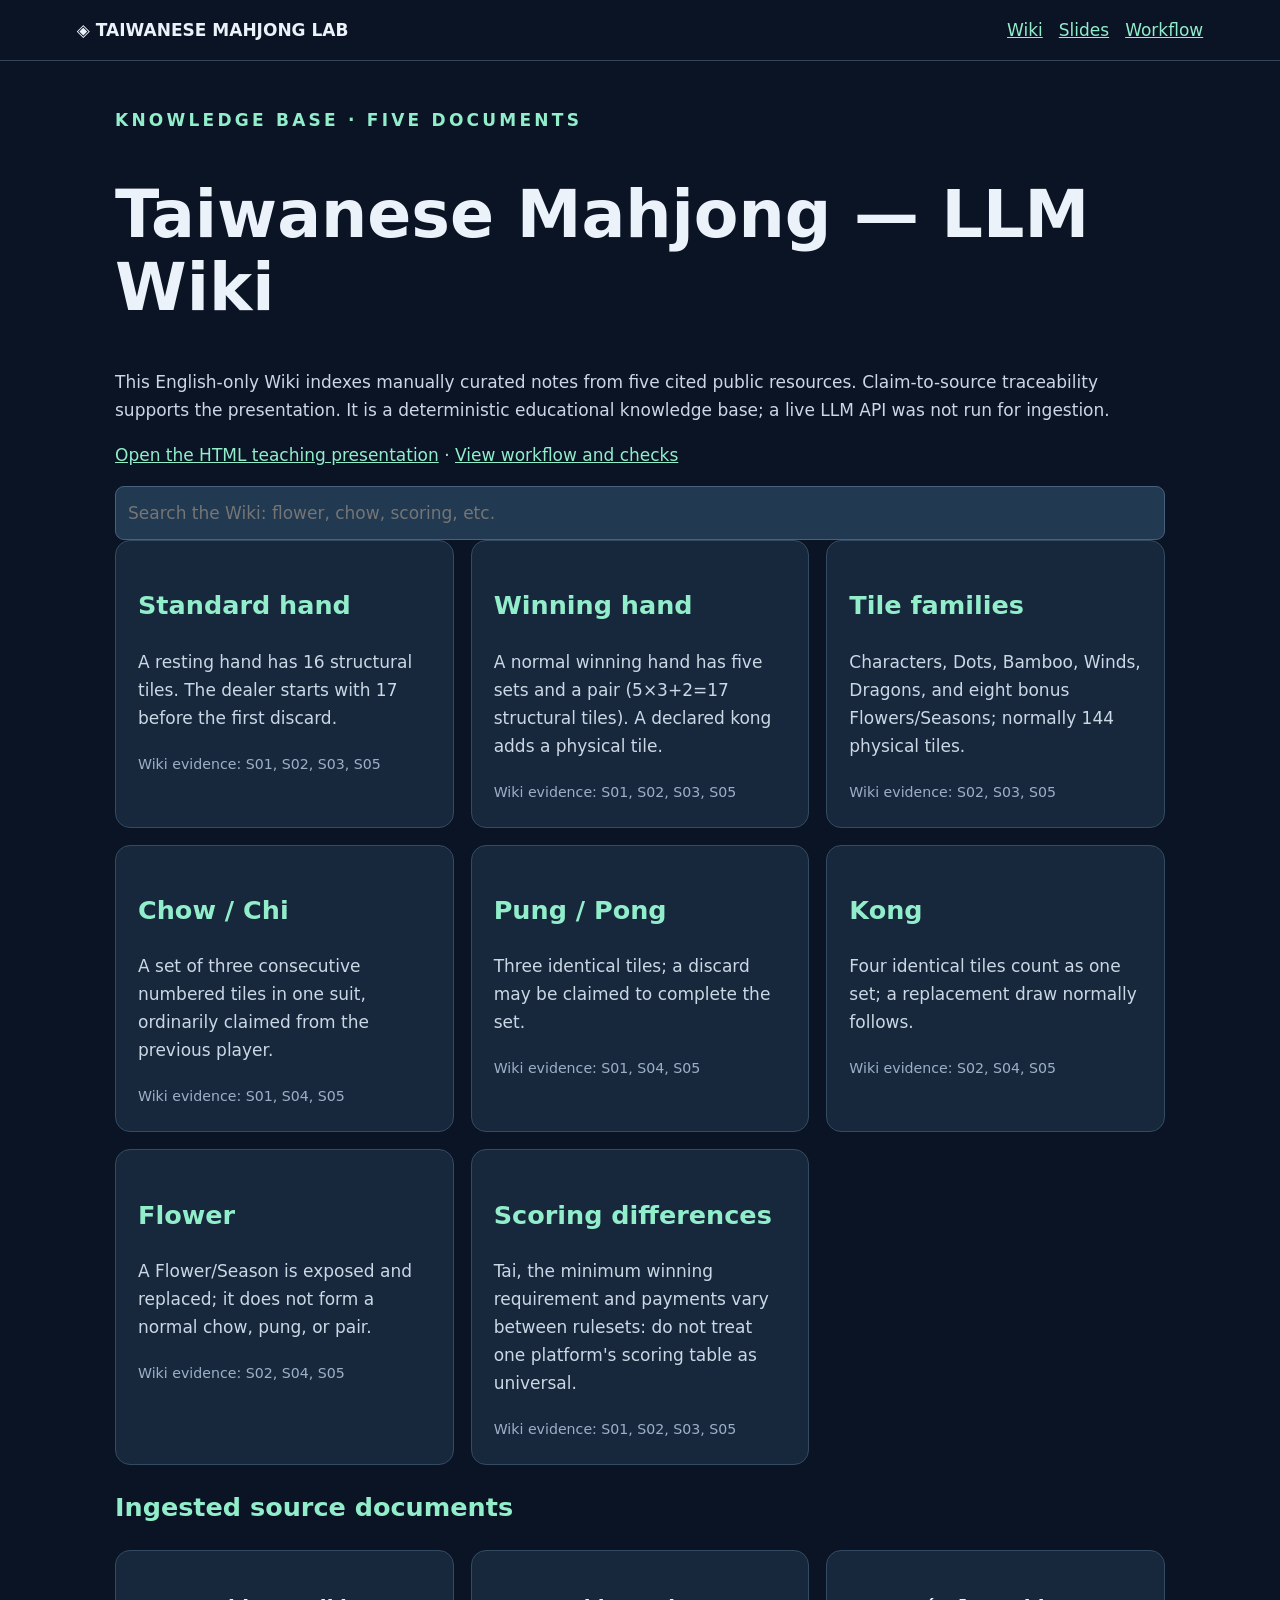
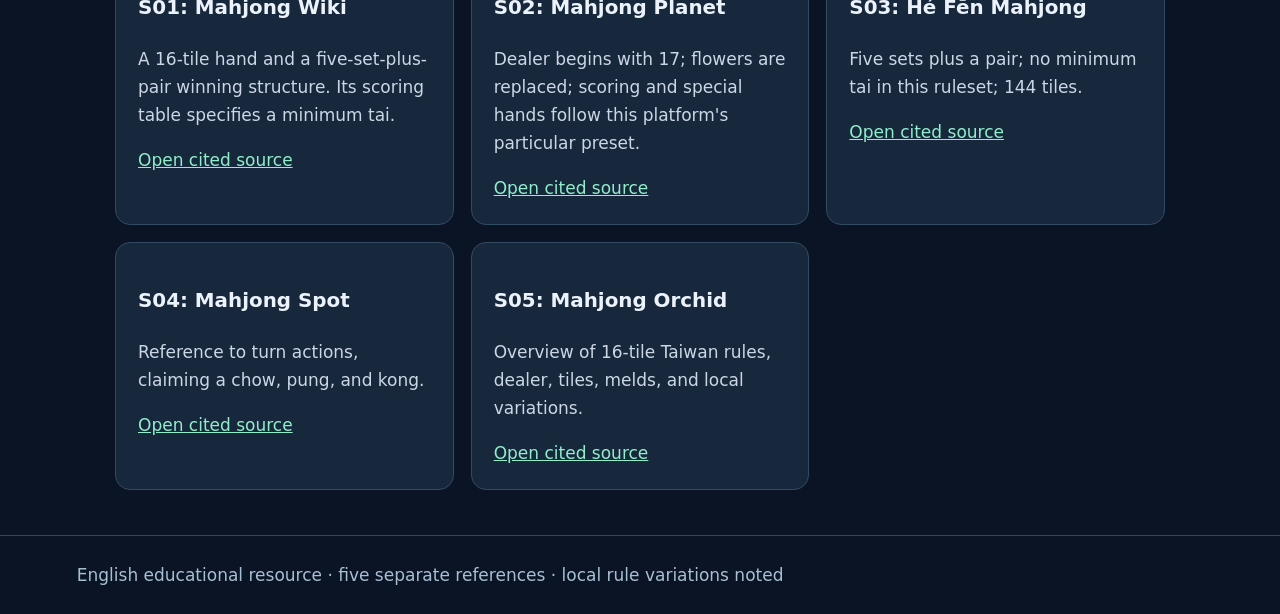
==== llm-wiki/index.html @ fea0b266 "Add English LLM Wiki with five sourced records" ====
<!DOCTYPE html><html lang="en"><head><meta charset="utf-8"><meta name="viewport" content="width=device-width, initial-scale=1"><title>LLM Wiki | Taiwanese Mahjong</title><style>:root{color-scheme:dark}body{margin:0;background:#0b1425;color:#ecf2f9;font:17px/1.65 system-ui,sans-serif}header{border-bottom:1px solid #33465a;padding:16px 6%;display:flex;justify-content:space-between;flex-wrap:wrap}nav a{margin-left:16px;color:#91edca}main{max-width:1050px;margin:45px auto;padding:0 24px}h1{font-size:clamp(34px,6vw,65px);line-height:1.13}h2{color:#91edca}p{color:#cbd7e4}a{color:#91edca}.grid{display:grid;grid-template-columns:repeat(auto-fit,minmax(260px,1fr));gap:17px}.card{background:#17283d;border:1px solid #334b62;padding:22px;border-radius:15px}small{color:#9bb0c7}.tag{color:#91edca;text-transform:uppercase;letter-spacing:.19em;font-weight:700}button,input{font:inherit;padding:12px;background:#213951;color:#fff;border:1px solid #48627c;border-radius:9px}button{cursor:pointer}input{width:100%;box-sizing:border-box}footer{padding:25px 6%;color:#a7bfd4;border-top:1px solid #33465a}</style></head><body><header><b>◈ TAIWANESE MAHJONG LAB</b><nav><a href="index.html">Wiki</a><a href="presentation.html">Slides</a><a href="workflow.html">Workflow</a></nav></header><main><div class="tag">Knowledge base · five documents</div><h1>Taiwanese Mahjong — LLM Wiki</h1><p>This English-only Wiki indexes manually curated notes from five cited public resources. Claim-to-source traceability supports the presentation. It is a deterministic educational knowledge base; a live LLM API was not run for ingestion.</p><p><a href="presentation.html">Open the HTML teaching presentation</a> · <a href="workflow.html">View workflow and checks</a></p><input aria-label="Search the Wiki" id="q" placeholder="Search the Wiki: flower, chow, scoring, etc."><section class="grid" id="entries"><article class="card entry"><h2>Standard hand</h2><p>A resting hand has 16 structural tiles. The dealer starts with 17 before the first discard.</p><small>Wiki evidence: S01, S02, S03, S05</small></article><article class="card entry"><h2>Winning hand</h2><p>A normal winning hand has five sets and a pair (5×3+2=17 structural tiles). A declared kong adds a physical tile.</p><small>Wiki evidence: S01, S02, S03, S05</small></article><article class="card entry"><h2>Tile families</h2><p>Characters, Dots, Bamboo, Winds, Dragons, and eight bonus Flowers/Seasons; normally 144 physical tiles.</p><small>Wiki evidence: S02, S03, S05</small></article><article class="card entry"><h2>Chow / Chi</h2><p>A set of three consecutive numbered tiles in one suit, ordinarily claimed from the previous player.</p><small>Wiki evidence: S01, S04, S05</small></article><article class="card entry"><h2>Pung / Pong</h2><p>Three identical tiles; a discard may be claimed to complete the set.</p><small>Wiki evidence: S01, S04, S05</small></article><article class="card entry"><h2>Kong</h2><p>Four identical tiles count as one set; a replacement draw normally follows.</p><small>Wiki evidence: S02, S04, S05</small></article><article class="card entry"><h2>Flower</h2><p>A Flower/Season is exposed and replaced; it does not form a normal chow, pung, or pair.</p><small>Wiki evidence: S02, S04, S05</small></article><article class="card entry"><h2>Scoring differences</h2><p>Tai, the minimum winning requirement and payments vary between rulesets: do not treat one platform's scoring table as universal.</p><small>Wiki evidence: S01, S02, S03, S05</small></article></section><h2>Ingested source documents</h2><section class="grid"><article id="S01" class="card"><h3>S01: Mahjong Wiki</h3><p>A 16-tile hand and a five-set-plus-pair winning structure. Its scoring table specifies a minimum tai.</p><a href="https://mahjong.wikidot.com/rules:taiwanese-overview" target="_blank" rel="noopener">Open cited source</a></article><article id="S02" class="card"><h3>S02: Mahjong Planet</h3><p>Dealer begins with 17; flowers are replaced; scoring and special hands follow this platform's particular preset.</p><a href="https://mahjong-planet.com/rules/taiwanese/" target="_blank" rel="noopener">Open cited source</a></article><article id="S03" class="card"><h3>S03: Hé Fēn Mahjong</h3><p>Five sets plus a pair; no minimum tai in this ruleset; 144 tiles.</p><a href="https://www.hefenmahjong.com/en/rules/taiwanese" target="_blank" rel="noopener">Open cited source</a></article><article id="S04" class="card"><h3>S04: Mahjong Spot</h3><p>Reference to turn actions, claiming a chow, pung, and kong.</p><a href="https://www.mahjongspot.com/rules/tw16/turn-action" target="_blank" rel="noopener">Open cited source</a></article><article id="S05" class="card"><h3>S05: Mahjong Orchid</h3><p>Overview of 16-tile Taiwan rules, dealer, tiles, melds, and local variations.</p><a href="https://mahjongorchid.com/en/rules/" target="_blank" rel="noopener">Open cited source</a></article></section></main><footer>English educational resource · five separate references · local rule variations noted</footer><script>document.querySelector('#q').addEventListener('input',e=>{const q=e.target.value.toLowerCase();document.querySelectorAll('.entry').forEach(x=>x.hidden=!x.textContent.toLowerCase().includes(q))})</script></body></html>
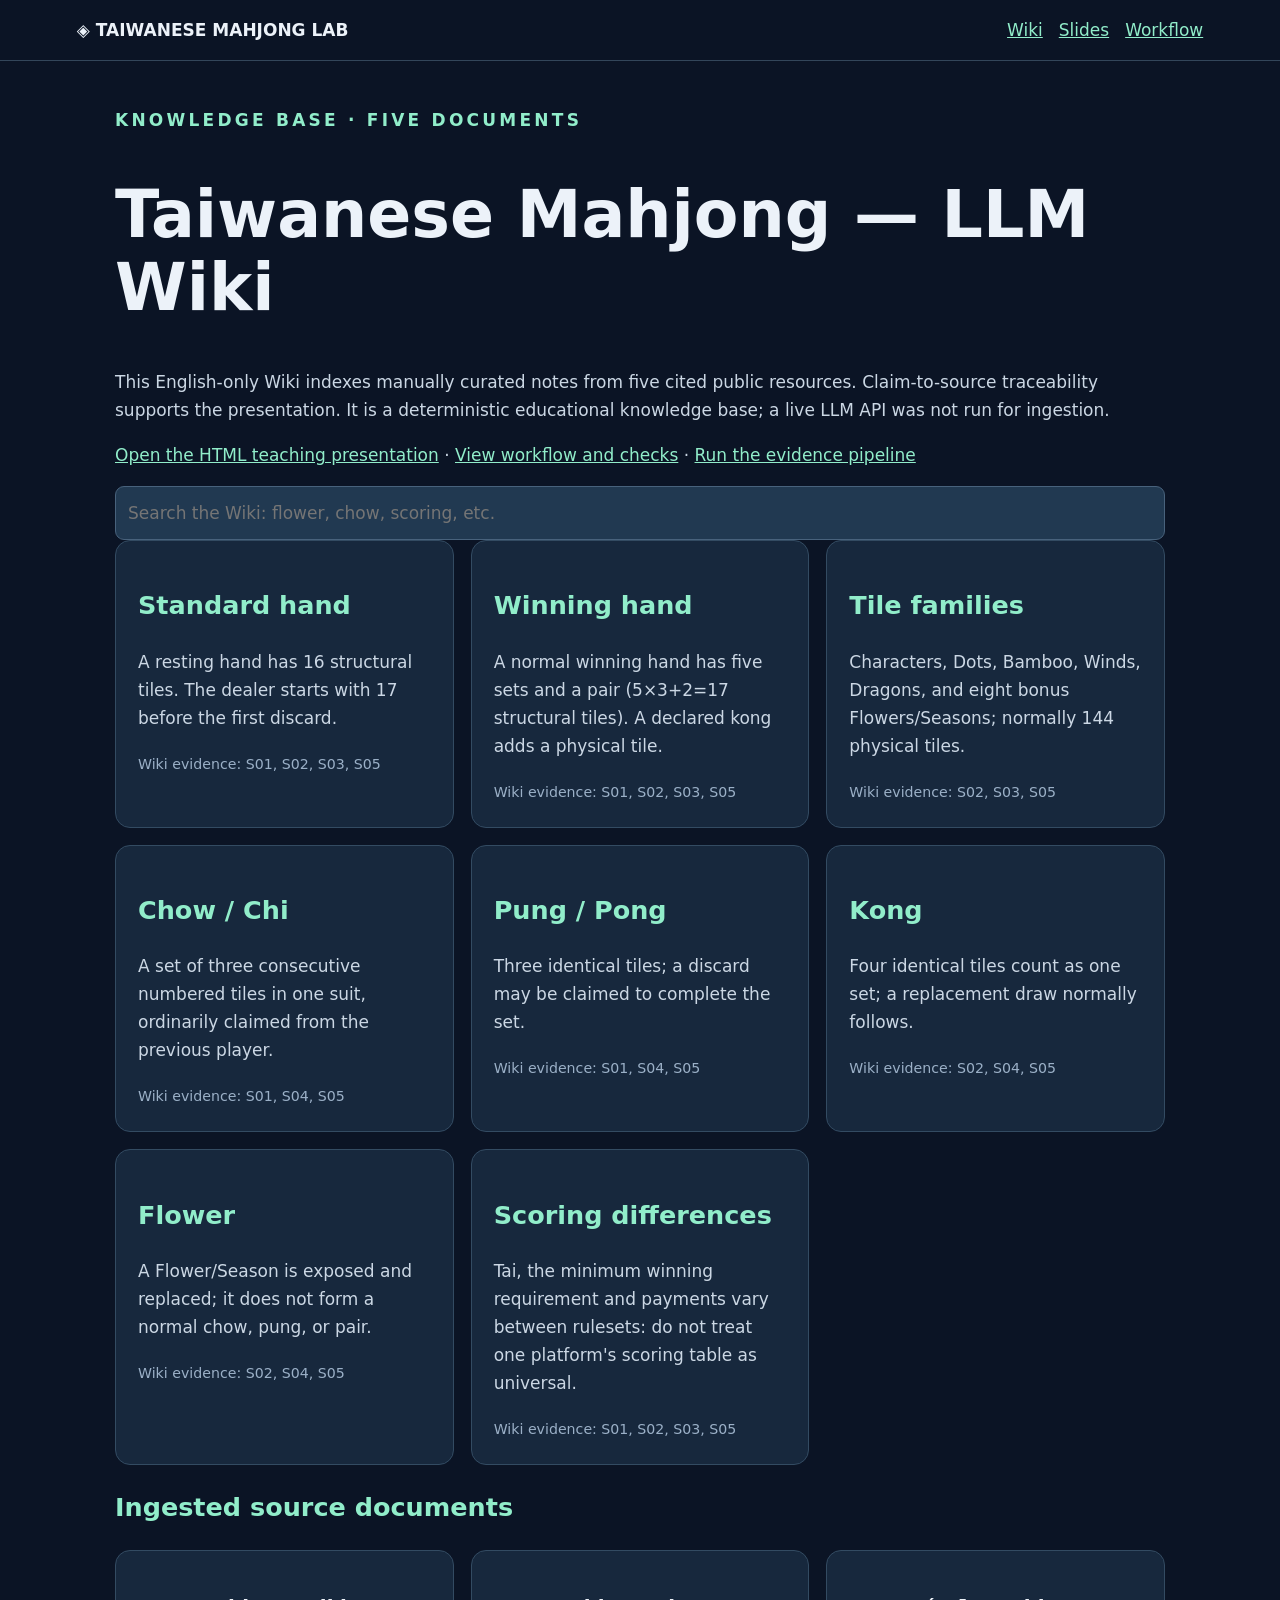
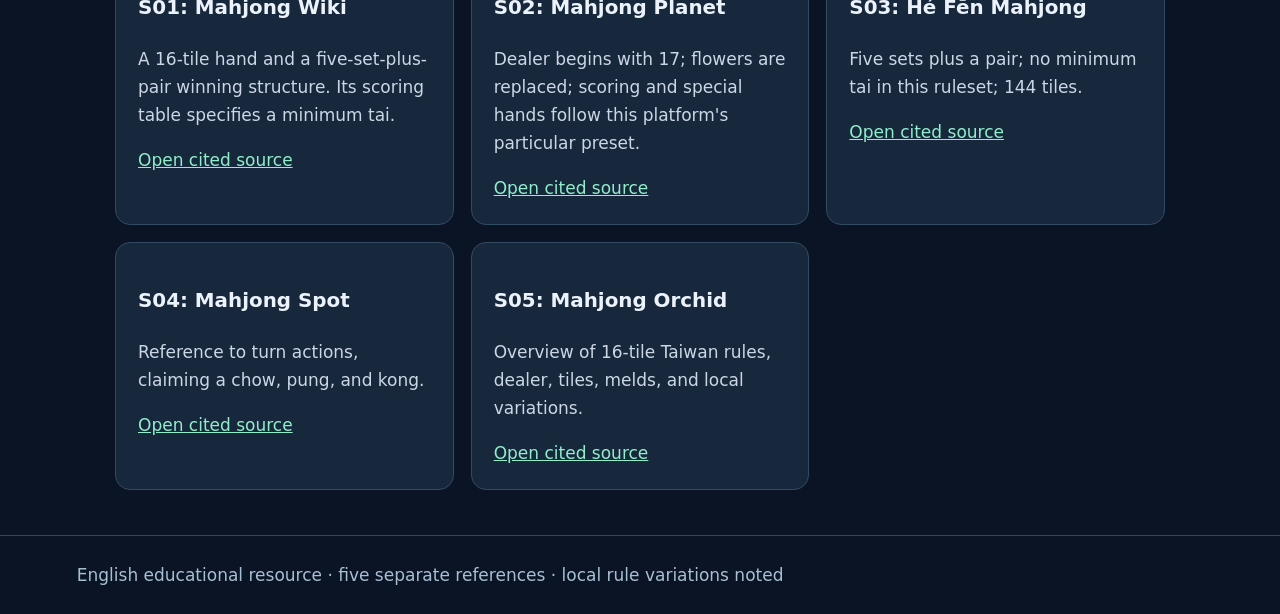
==== commit 396bf1e3: "Link to reproducible evidence ingestion workflow" ====
--- a/llm-wiki/index.html
+++ b/llm-wiki/index.html
@@ -1 +1 @@
-<!DOCTYPE html><html lang="en"><head><meta charset="utf-8"><meta name="viewport" content="width=device-width, initial-scale=1"><title>LLM Wiki | Taiwanese Mahjong</title><style>:root{color-scheme:dark}body{margin:0;background:#0b1425;color:#ecf2f9;font:17px/1.65 system-ui,sans-serif}header{border-bottom:1px solid #33465a;padding:16px 6%;display:flex;justify-content:space-between;flex-wrap:wrap}nav a{margin-left:16px;color:#91edca}main{max-width:1050px;margin:45px auto;padding:0 24px}h1{font-size:clamp(34px,6vw,65px);line-height:1.13}h2{color:#91edca}p{color:#cbd7e4}a{color:#91edca}.grid{display:grid;grid-template-columns:repeat(auto-fit,minmax(260px,1fr));gap:17px}.card{background:#17283d;border:1px solid #334b62;padding:22px;border-radius:15px}small{color:#9bb0c7}.tag{color:#91edca;text-transform:uppercase;letter-spacing:.19em;font-weight:700}button,input{font:inherit;padding:12px;background:#213951;color:#fff;border:1px solid #48627c;border-radius:9px}button{cursor:pointer}input{width:100%;box-sizing:border-box}footer{padding:25px 6%;color:#a7bfd4;border-top:1px solid #33465a}</style></head><body><header><b>◈ TAIWANESE MAHJONG LAB</b><nav><a href="index.html">Wiki</a><a href="presentation.html">Slides</a><a href="workflow.html">Workflow</a></nav></header><main><div class="tag">Knowledge base · five documents</div><h1>Taiwanese Mahjong — LLM Wiki</h1><p>This English-only Wiki indexes manually curated notes from five cited public resources. Claim-to-source traceability supports the presentation. It is a deterministic educational knowledge base; a live LLM API was not run for ingestion.</p><p><a href="presentation.html">Open the HTML teaching presentation</a> · <a href="workflow.html">View workflow and checks</a></p><input aria-label="Search the Wiki" id="q" placeholder="Search the Wiki: flower, chow, scoring, etc."><section class="grid" id="entries"><article class="card entry"><h2>Standard hand</h2><p>A resting hand has 16 structural tiles. The dealer starts with 17 before the first discard.</p><small>Wiki evidence: S01, S02, S03, S05</small></article><article class="card entry"><h2>Winning hand</h2><p>A normal winning hand has five sets and a pair (5×3+2=17 structural tiles). A declared kong adds a physical tile.</p><small>Wiki evidence: S01, S02, S03, S05</small></article><article class="card entry"><h2>Tile families</h2><p>Characters, Dots, Bamboo, Winds, Dragons, and eight bonus Flowers/Seasons; normally 144 physical tiles.</p><small>Wiki evidence: S02, S03, S05</small></article><article class="card entry"><h2>Chow / Chi</h2><p>A set of three consecutive numbered tiles in one suit, ordinarily claimed from the previous player.</p><small>Wiki evidence: S01, S04, S05</small></article><article class="card entry"><h2>Pung / Pong</h2><p>Three identical tiles; a discard may be claimed to complete the set.</p><small>Wiki evidence: S01, S04, S05</small></article><article class="card entry"><h2>Kong</h2><p>Four identical tiles count as one set; a replacement draw normally follows.</p><small>Wiki evidence: S02, S04, S05</small></article><article class="card entry"><h2>Flower</h2><p>A Flower/Season is exposed and replaced; it does not form a normal chow, pung, or pair.</p><small>Wiki evidence: S02, S04, S05</small></article><article class="card entry"><h2>Scoring differences</h2><p>Tai, the minimum winning requirement and payments vary between rulesets: do not treat one platform's scoring table as universal.</p><small>Wiki evidence: S01, S02, S03, S05</small></article></section><h2>Ingested source documents</h2><section class="grid"><article id="S01" class="card"><h3>S01: Mahjong Wiki</h3><p>A 16-tile hand and a five-set-plus-pair winning structure. Its scoring table specifies a minimum tai.</p><a href="https://mahjong.wikidot.com/rules:taiwanese-overview" target="_blank" rel="noopener">Open cited source</a></article><article id="S02" class="card"><h3>S02: Mahjong Planet</h3><p>Dealer begins with 17; flowers are replaced; scoring and special hands follow this platform's particular preset.</p><a href="https://mahjong-planet.com/rules/taiwanese/" target="_blank" rel="noopener">Open cited source</a></article><article id="S03" class="card"><h3>S03: Hé Fēn Mahjong</h3><p>Five sets plus a pair; no minimum tai in this ruleset; 144 tiles.</p><a href="https://www.hefenmahjong.com/en/rules/taiwanese" target="_blank" rel="noopener">Open cited source</a></article><article id="S04" class="card"><h3>S04: Mahjong Spot</h3><p>Reference to turn actions, claiming a chow, pung, and kong.</p><a href="https://www.mahjongspot.com/rules/tw16/turn-action" target="_blank" rel="noopener">Open cited source</a></article><article id="S05" class="card"><h3>S05: Mahjong Orchid</h3><p>Overview of 16-tile Taiwan rules, dealer, tiles, melds, and local variations.</p><a href="https://mahjongorchid.com/en/rules/" target="_blank" rel="noopener">Open cited source</a></article></section></main><footer>English educational resource · five separate references · local rule variations noted</footer><script>document.querySelector('#q').addEventListener('input',e=>{const q=e.target.value.toLowerCase();document.querySelectorAll('.entry').forEach(x=>x.hidden=!x.textContent.toLowerCase().includes(q))})</script></body></html>+<!DOCTYPE html><html lang="en"><head><meta charset="utf-8"><meta name="viewport" content="width=device-width, initial-scale=1"><title>LLM Wiki | Taiwanese Mahjong</title><style>:root{color-scheme:dark}body{margin:0;background:#0b1425;color:#ecf2f9;font:17px/1.65 system-ui,sans-serif}header{border-bottom:1px solid #33465a;padding:16px 6%;display:flex;justify-content:space-between;flex-wrap:wrap}nav a{margin-left:16px;color:#91edca}main{max-width:1050px;margin:45px auto;padding:0 24px}h1{font-size:clamp(34px,6vw,65px);line-height:1.13}h2{color:#91edca}p{color:#cbd7e4}a{color:#91edca}.grid{display:grid;grid-template-columns:repeat(auto-fit,minmax(260px,1fr));gap:17px}.card{background:#17283d;border:1px solid #334b62;padding:22px;border-radius:15px}small{color:#9bb0c7}.tag{color:#91edca;text-transform:uppercase;letter-spacing:.19em;font-weight:700}button,input{font:inherit;padding:12px;background:#213951;color:#fff;border:1px solid #48627c;border-radius:9px}button{cursor:pointer}input{width:100%;box-sizing:border-box}footer{padding:25px 6%;color:#a7bfd4;border-top:1px solid #33465a}</style></head><body><header><b>◈ TAIWANESE MAHJONG LAB</b><nav><a href="index.html">Wiki</a><a href="presentation.html">Slides</a><a href="workflow.html">Workflow</a></nav></header><main><div class="tag">Knowledge base · five documents</div><h1>Taiwanese Mahjong — LLM Wiki</h1><p>This English-only Wiki indexes manually curated notes from five cited public resources. Claim-to-source traceability supports the presentation. It is a deterministic educational knowledge base; a live LLM API was not run for ingestion.</p><p><a href="presentation.html">Open the HTML teaching presentation</a> · <a href="workflow.html">View workflow and checks</a> · <a href="pipeline.html">Run the evidence pipeline</a></p><input aria-label="Search the Wiki" id="q" placeholder="Search the Wiki: flower, chow, scoring, etc."><section class="grid" id="entries"><article class="card entry"><h2>Standard hand</h2><p>A resting hand has 16 structural tiles. The dealer starts with 17 before the first discard.</p><small>Wiki evidence: S01, S02, S03, S05</small></article><article class="card entry"><h2>Winning hand</h2><p>A normal winning hand has five sets and a pair (5×3+2=17 structural tiles). A declared kong adds a physical tile.</p><small>Wiki evidence: S01, S02, S03, S05</small></article><article class="card entry"><h2>Tile families</h2><p>Characters, Dots, Bamboo, Winds, Dragons, and eight bonus Flowers/Seasons; normally 144 physical tiles.</p><small>Wiki evidence: S02, S03, S05</small></article><article class="card entry"><h2>Chow / Chi</h2><p>A set of three consecutive numbered tiles in one suit, ordinarily claimed from the previous player.</p><small>Wiki evidence: S01, S04, S05</small></article><article class="card entry"><h2>Pung / Pong</h2><p>Three identical tiles; a discard may be claimed to complete the set.</p><small>Wiki evidence: S01, S04, S05</small></article><article class="card entry"><h2>Kong</h2><p>Four identical tiles count as one set; a replacement draw normally follows.</p><small>Wiki evidence: S02, S04, S05</small></article><article class="card entry"><h2>Flower</h2><p>A Flower/Season is exposed and replaced; it does not form a normal chow, pung, or pair.</p><small>Wiki evidence: S02, S04, S05</small></article><article class="card entry"><h2>Scoring differences</h2><p>Tai, the minimum winning requirement and payments vary between rulesets: do not treat one platform's scoring table as universal.</p><small>Wiki evidence: S01, S02, S03, S05</small></article></section><h2>Ingested source documents</h2><section class="grid"><article id="S01" class="card"><h3>S01: Mahjong Wiki</h3><p>A 16-tile hand and a five-set-plus-pair winning structure. Its scoring table specifies a minimum tai.</p><a href="https://mahjong.wikidot.com/rules:taiwanese-overview" target="_blank" rel="noopener">Open cited source</a></article><article id="S02" class="card"><h3>S02: Mahjong Planet</h3><p>Dealer begins with 17; flowers are replaced; scoring and special hands follow this platform's particular preset.</p><a href="https://mahjong-planet.com/rules/taiwanese/" target="_blank" rel="noopener">Open cited source</a></article><article id="S03" class="card"><h3>S03: Hé Fēn Mahjong</h3><p>Five sets plus a pair; no minimum tai in this ruleset; 144 tiles.</p><a href="https://www.hefenmahjong.com/en/rules/taiwanese" target="_blank" rel="noopener">Open cited source</a></article><article id="S04" class="card"><h3>S04: Mahjong Spot</h3><p>Reference to turn actions, claiming a chow, pung, and kong.</p><a href="https://www.mahjongspot.com/rules/tw16/turn-action" target="_blank" rel="noopener">Open cited source</a></article><article id="S05" class="card"><h3>S05: Mahjong Orchid</h3><p>Overview of 16-tile Taiwan rules, dealer, tiles, melds, and local variations.</p><a href="https://mahjongorchid.com/en/rules/" target="_blank" rel="noopener">Open cited source</a></article></section></main><footer>English educational resource · five separate references · local rule variations noted</footer><script>document.querySelector('#q').addEventListener('input',e=>{const q=e.target.value.toLowerCase();document.querySelectorAll('.entry').forEach(x=>x.hidden=!x.textContent.toLowerCase().includes(q))})</script></body></html>
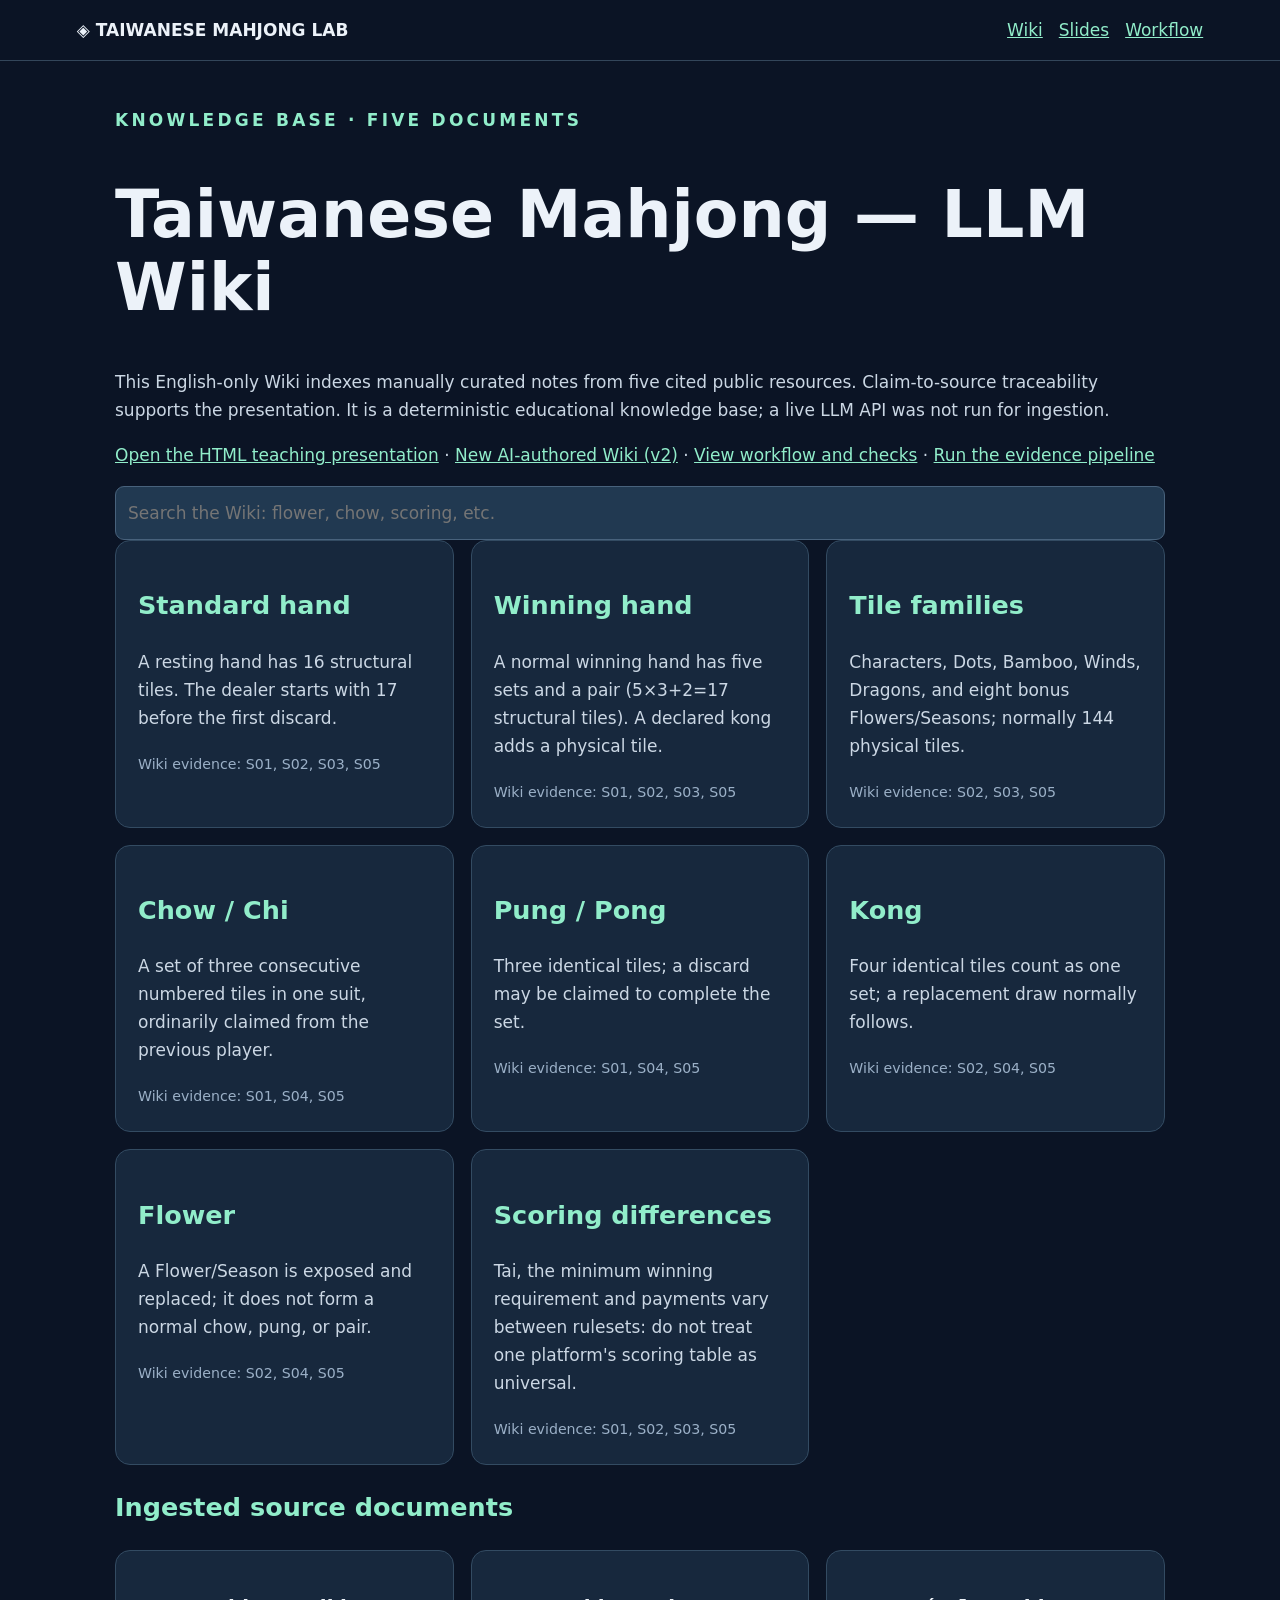
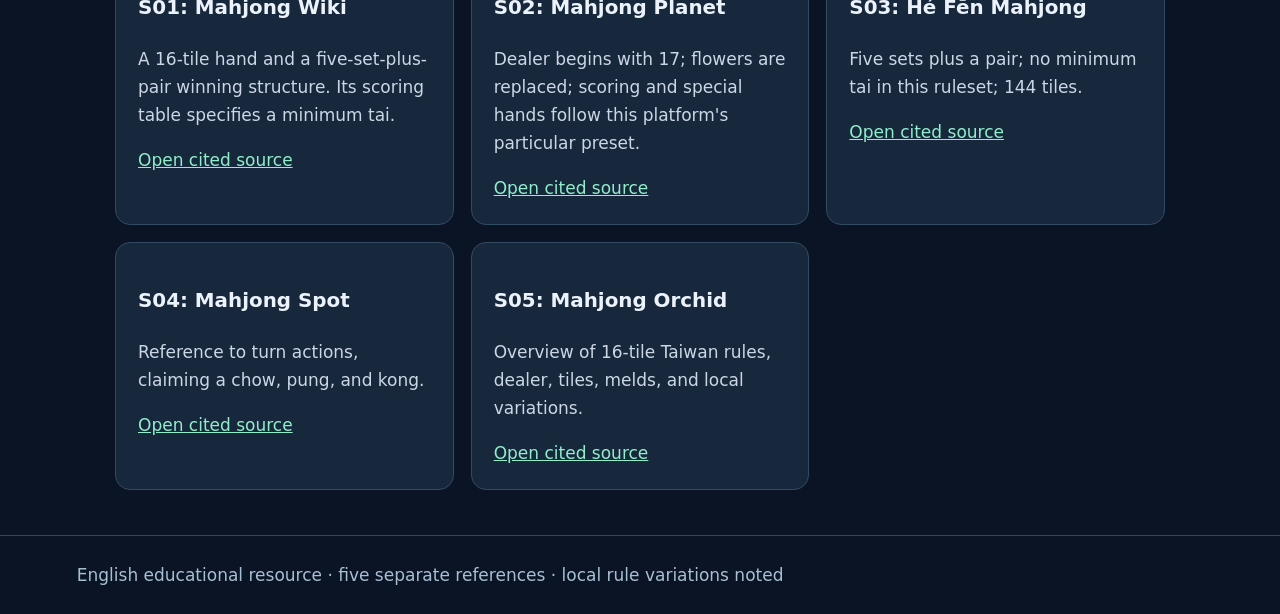
==== commit 5a022d24: "Link legacy assignment pages to the improved Wiki-based v2" ====
--- a/llm-wiki/index.html
+++ b/llm-wiki/index.html
@@ -1 +1 @@
-<!DOCTYPE html><html lang="en"><head><meta charset="utf-8"><meta name="viewport" content="width=device-width, initial-scale=1"><title>LLM Wiki | Taiwanese Mahjong</title><style>:root{color-scheme:dark}body{margin:0;background:#0b1425;color:#ecf2f9;font:17px/1.65 system-ui,sans-serif}header{border-bottom:1px solid #33465a;padding:16px 6%;display:flex;justify-content:space-between;flex-wrap:wrap}nav a{margin-left:16px;color:#91edca}main{max-width:1050px;margin:45px auto;padding:0 24px}h1{font-size:clamp(34px,6vw,65px);line-height:1.13}h2{color:#91edca}p{color:#cbd7e4}a{color:#91edca}.grid{display:grid;grid-template-columns:repeat(auto-fit,minmax(260px,1fr));gap:17px}.card{background:#17283d;border:1px solid #334b62;padding:22px;border-radius:15px}small{color:#9bb0c7}.tag{color:#91edca;text-transform:uppercase;letter-spacing:.19em;font-weight:700}button,input{font:inherit;padding:12px;background:#213951;color:#fff;border:1px solid #48627c;border-radius:9px}button{cursor:pointer}input{width:100%;box-sizing:border-box}footer{padding:25px 6%;color:#a7bfd4;border-top:1px solid #33465a}</style></head><body><header><b>◈ TAIWANESE MAHJONG LAB</b><nav><a href="index.html">Wiki</a><a href="presentation.html">Slides</a><a href="workflow.html">Workflow</a></nav></header><main><div class="tag">Knowledge base · five documents</div><h1>Taiwanese Mahjong — LLM Wiki</h1><p>This English-only Wiki indexes manually curated notes from five cited public resources. Claim-to-source traceability supports the presentation. It is a deterministic educational knowledge base; a live LLM API was not run for ingestion.</p><p><a href="presentation.html">Open the HTML teaching presentation</a> · <a href="workflow.html">View workflow and checks</a> · <a href="pipeline.html">Run the evidence pipeline</a></p><input aria-label="Search the Wiki" id="q" placeholder="Search the Wiki: flower, chow, scoring, etc."><section class="grid" id="entries"><article class="card entry"><h2>Standard hand</h2><p>A resting hand has 16 structural tiles. The dealer starts with 17 before the first discard.</p><small>Wiki evidence: S01, S02, S03, S05</small></article><article class="card entry"><h2>Winning hand</h2><p>A normal winning hand has five sets and a pair (5×3+2=17 structural tiles). A declared kong adds a physical tile.</p><small>Wiki evidence: S01, S02, S03, S05</small></article><article class="card entry"><h2>Tile families</h2><p>Characters, Dots, Bamboo, Winds, Dragons, and eight bonus Flowers/Seasons; normally 144 physical tiles.</p><small>Wiki evidence: S02, S03, S05</small></article><article class="card entry"><h2>Chow / Chi</h2><p>A set of three consecutive numbered tiles in one suit, ordinarily claimed from the previous player.</p><small>Wiki evidence: S01, S04, S05</small></article><article class="card entry"><h2>Pung / Pong</h2><p>Three identical tiles; a discard may be claimed to complete the set.</p><small>Wiki evidence: S01, S04, S05</small></article><article class="card entry"><h2>Kong</h2><p>Four identical tiles count as one set; a replacement draw normally follows.</p><small>Wiki evidence: S02, S04, S05</small></article><article class="card entry"><h2>Flower</h2><p>A Flower/Season is exposed and replaced; it does not form a normal chow, pung, or pair.</p><small>Wiki evidence: S02, S04, S05</small></article><article class="card entry"><h2>Scoring differences</h2><p>Tai, the minimum winning requirement and payments vary between rulesets: do not treat one platform's scoring table as universal.</p><small>Wiki evidence: S01, S02, S03, S05</small></article></section><h2>Ingested source documents</h2><section class="grid"><article id="S01" class="card"><h3>S01: Mahjong Wiki</h3><p>A 16-tile hand and a five-set-plus-pair winning structure. Its scoring table specifies a minimum tai.</p><a href="https://mahjong.wikidot.com/rules:taiwanese-overview" target="_blank" rel="noopener">Open cited source</a></article><article id="S02" class="card"><h3>S02: Mahjong Planet</h3><p>Dealer begins with 17; flowers are replaced; scoring and special hands follow this platform's particular preset.</p><a href="https://mahjong-planet.com/rules/taiwanese/" target="_blank" rel="noopener">Open cited source</a></article><article id="S03" class="card"><h3>S03: Hé Fēn Mahjong</h3><p>Five sets plus a pair; no minimum tai in this ruleset; 144 tiles.</p><a href="https://www.hefenmahjong.com/en/rules/taiwanese" target="_blank" rel="noopener">Open cited source</a></article><article id="S04" class="card"><h3>S04: Mahjong Spot</h3><p>Reference to turn actions, claiming a chow, pung, and kong.</p><a href="https://www.mahjongspot.com/rules/tw16/turn-action" target="_blank" rel="noopener">Open cited source</a></article><article id="S05" class="card"><h3>S05: Mahjong Orchid</h3><p>Overview of 16-tile Taiwan rules, dealer, tiles, melds, and local variations.</p><a href="https://mahjongorchid.com/en/rules/" target="_blank" rel="noopener">Open cited source</a></article></section></main><footer>English educational resource · five separate references · local rule variations noted</footer><script>document.querySelector('#q').addEventListener('input',e=>{const q=e.target.value.toLowerCase();document.querySelectorAll('.entry').forEach(x=>x.hidden=!x.textContent.toLowerCase().includes(q))})</script></body></html>+<!DOCTYPE html><html lang="en"><head><meta charset="utf-8"><meta name="viewport" content="width=device-width, initial-scale=1"><title>LLM Wiki | Taiwanese Mahjong</title><style>:root{color-scheme:dark}body{margin:0;background:#0b1425;color:#ecf2f9;font:17px/1.65 system-ui,sans-serif}header{border-bottom:1px solid #33465a;padding:16px 6%;display:flex;justify-content:space-between;flex-wrap:wrap}nav a{margin-left:16px;color:#91edca}main{max-width:1050px;margin:45px auto;padding:0 24px}h1{font-size:clamp(34px,6vw,65px);line-height:1.13}h2{color:#91edca}p{color:#cbd7e4}a{color:#91edca}.grid{display:grid;grid-template-columns:repeat(auto-fit,minmax(260px,1fr));gap:17px}.card{background:#17283d;border:1px solid #334b62;padding:22px;border-radius:15px}small{color:#9bb0c7}.tag{color:#91edca;text-transform:uppercase;letter-spacing:.19em;font-weight:700}button,input{font:inherit;padding:12px;background:#213951;color:#fff;border:1px solid #48627c;border-radius:9px}button{cursor:pointer}input{width:100%;box-sizing:border-box}footer{padding:25px 6%;color:#a7bfd4;border-top:1px solid #33465a}</style></head><body><header><b>◈ TAIWANESE MAHJONG LAB</b><nav><a href="index.html">Wiki</a><a href="presentation.html">Slides</a><a href="workflow.html">Workflow</a></nav></header><main><div class="tag">Knowledge base · five documents</div><h1>Taiwanese Mahjong — LLM Wiki</h1><p>This English-only Wiki indexes manually curated notes from five cited public resources. Claim-to-source traceability supports the presentation. It is a deterministic educational knowledge base; a live LLM API was not run for ingestion.</p><p><a href="presentation.html">Open the HTML teaching presentation</a> · <a href="v2/index.html">New AI-authored Wiki (v2)</a> · <a href="workflow.html">View workflow and checks</a> · <a href="pipeline.html">Run the evidence pipeline</a></p><input aria-label="Search the Wiki" id="q" placeholder="Search the Wiki: flower, chow, scoring, etc."><section class="grid" id="entries"><article class="card entry"><h2>Standard hand</h2><p>A resting hand has 16 structural tiles. The dealer starts with 17 before the first discard.</p><small>Wiki evidence: S01, S02, S03, S05</small></article><article class="card entry"><h2>Winning hand</h2><p>A normal winning hand has five sets and a pair (5×3+2=17 structural tiles). A declared kong adds a physical tile.</p><small>Wiki evidence: S01, S02, S03, S05</small></article><article class="card entry"><h2>Tile families</h2><p>Characters, Dots, Bamboo, Winds, Dragons, and eight bonus Flowers/Seasons; normally 144 physical tiles.</p><small>Wiki evidence: S02, S03, S05</small></article><article class="card entry"><h2>Chow / Chi</h2><p>A set of three consecutive numbered tiles in one suit, ordinarily claimed from the previous player.</p><small>Wiki evidence: S01, S04, S05</small></article><article class="card entry"><h2>Pung / Pong</h2><p>Three identical tiles; a discard may be claimed to complete the set.</p><small>Wiki evidence: S01, S04, S05</small></article><article class="card entry"><h2>Kong</h2><p>Four identical tiles count as one set; a replacement draw normally follows.</p><small>Wiki evidence: S02, S04, S05</small></article><article class="card entry"><h2>Flower</h2><p>A Flower/Season is exposed and replaced; it does not form a normal chow, pung, or pair.</p><small>Wiki evidence: S02, S04, S05</small></article><article class="card entry"><h2>Scoring differences</h2><p>Tai, the minimum winning requirement and payments vary between rulesets: do not treat one platform's scoring table as universal.</p><small>Wiki evidence: S01, S02, S03, S05</small></article></section><h2>Ingested source documents</h2><section class="grid"><article id="S01" class="card"><h3>S01: Mahjong Wiki</h3><p>A 16-tile hand and a five-set-plus-pair winning structure. Its scoring table specifies a minimum tai.</p><a href="https://mahjong.wikidot.com/rules:taiwanese-overview" target="_blank" rel="noopener">Open cited source</a></article><article id="S02" class="card"><h3>S02: Mahjong Planet</h3><p>Dealer begins with 17; flowers are replaced; scoring and special hands follow this platform's particular preset.</p><a href="https://mahjong-planet.com/rules/taiwanese/" target="_blank" rel="noopener">Open cited source</a></article><article id="S03" class="card"><h3>S03: Hé Fēn Mahjong</h3><p>Five sets plus a pair; no minimum tai in this ruleset; 144 tiles.</p><a href="https://www.hefenmahjong.com/en/rules/taiwanese" target="_blank" rel="noopener">Open cited source</a></article><article id="S04" class="card"><h3>S04: Mahjong Spot</h3><p>Reference to turn actions, claiming a chow, pung, and kong.</p><a href="https://www.mahjongspot.com/rules/tw16/turn-action" target="_blank" rel="noopener">Open cited source</a></article><article id="S05" class="card"><h3>S05: Mahjong Orchid</h3><p>Overview of 16-tile Taiwan rules, dealer, tiles, melds, and local variations.</p><a href="https://mahjongorchid.com/en/rules/" target="_blank" rel="noopener">Open cited source</a></article></section></main><footer>English educational resource · five separate references · local rule variations noted</footer><script>document.querySelector('#q').addEventListener('input',e=>{const q=e.target.value.toLowerCase();document.querySelectorAll('.entry').forEach(x=>x.hidden=!x.textContent.toLowerCase().includes(q))})</script></body></html>
